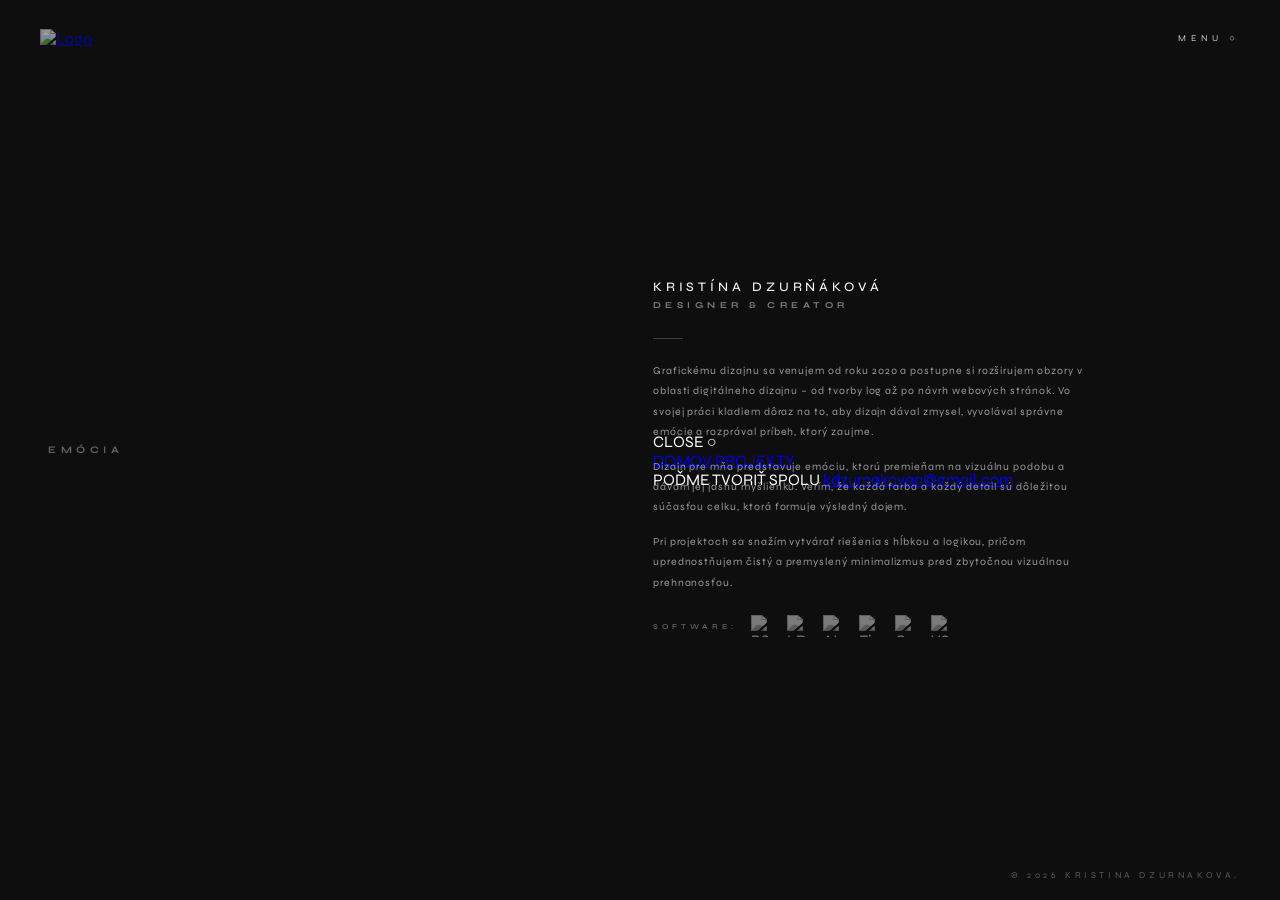
==== about.html @ e8671820 "Add files via upload" ====
<!DOCTYPE html>
<html lang="sk">
<head>
    <meta charset="UTF-8">
    <meta name="viewport" content="width=device-width, initial-scale=1.0">
    <title>Kristina Dzurnakova</title>
    
    <link rel="stylesheet" href="style.css">
    <link rel="stylesheet" href="Astyle.css">
    
    <link href="https://fonts.googleapis.com/css2?family=Syne:wght@400;500;700;800&display=swap" rel="stylesheet">
</head>

<body class="dark-mode about-page">
    
    <header style="position: fixed; top: 0; width: 100%; z-index: 1000;">
        <div class="logo"><a href="index.html"><img src="sign.svg" class="logo-img" alt="Logo" style="width: 250px; opacity: 0.6;"></a></div>
        
        <div class="menu-btn" onclick="toggleMenu()" style="cursor: pointer; z-index: 10001;">MENU ○</div>
    </header>

    <main class="glass-container">
        <main class="glass-container">
    <div class="rotating-words">
        <div class="words-wrapper">
            <span>EMÓCIA</span>
            <span>VIZUALIZÁCIA</span>
            <span>MYŠLIENKA</span>
            <span>EMÓCIA</span> </div>
    </div>
        <div class="glass-panel">
            <div class="glass-content">
                
                <div class="deco-top">
                    <div class="title-block">
                        <h2>KRISTÍNA DZURŇÁKOVÁ</h2>
                        <span class="trending">DESIGNER & CREATOR</span>
                    </div>
                </div>

                <div class="text-block">
                    <p>Grafickému dizajnu sa venujem od roku 2020 a postupne si rozširujem obzory v oblasti digitálneho dizajnu – od tvorby log až po návrh webových stránok. Vo svojej práci kladiem dôraz na to, aby dizajn dával zmysel, vyvolával správne emócie a rozprával príbeh, ktorý zaujme.</p>
                    <p>Dizajn pre mňa predstavuje emóciu, ktorú premieňam na vizuálnu podobu a dávam jej jasnú myšlienku. Verím, že každá farba a každý detail sú dôležitou súčasťou celku, ktorá formuje výsledný dojem.</p>
                    <p>Pri projektoch sa snažím vytvárať riešenia s hĺbkou a logikou, pričom uprednostňujem čistý a premyslený minimalizmus pred zbytočnou vizuálnou prehnanosťou.</p>
                    <div class="software-container">
                        <span class="software-title">SOFTWARE:</span>
                        <div class="sw-item" data-label="PHOTOSHOP" style="--glow-color: #31A8FF;">
                            <img src="https://cdn.jsdelivr.net/gh/devicons/devicon/icons/photoshop/photoshop-plain.svg" alt="PS">
                        </div>
                        <div class="sw-item" data-label="LIGHTROOM" style="--glow-color: #31A8FF;">
                            <img src="https://upload.wikimedia.org/wikipedia/commons/b/b6/Adobe_Photoshop_Lightroom_CC_logo.svg" alt="LR">
                        </div>
                        <div class="sw-item" data-label="ILLUSTRATOR" style="--glow-color: #FF9A00;">
                            <img src="https://cdn.jsdelivr.net/gh/devicons/devicon/icons/illustrator/illustrator-plain.svg" alt="AI">
                        </div>
                        <div class="sw-item" data-label="FIGMA" style="--glow-color: #F24E1E;">
                            <img src="https://cdn.jsdelivr.net/gh/devicons/devicon/icons/figma/figma-original.svg" alt="Figma">
                        </div>
                        <div class="sw-item" data-label="CANVA" style="--glow-color: #00C4CC;">
                            <img src="https://unpkg.com/simple-icons@v9/icons/canva.svg" alt="Canva">
                        </div>
                        <div class="sw-item" data-label="VS CODE" style="--glow-color: #007ACC;">
                            <img src="https://cdn.jsdelivr.net/gh/devicons/devicon/icons/vscode/vscode-original.svg" alt="VS">
                        </div>
                    </div>
                </div>

               

            </div>
        </div>
    </main>

    <div id="overlay-menu" class="overlay">
        <div class="close-btn" onclick="toggleMenu()" style="cursor: pointer;">CLOSE ○</div>
        
        <div class="menu-wrapper">
            <nav class="menu-links">
                <a href="index.html">DOMOV</a>
                <a href="projekty.html">PROJEKTY</a>
            </nav>

            <div class="menu-contact-section">
                <span class="contact-label">POĎME TVORIŤ SPOLU</span>
                <a href="mailto:kdzurnakovaa@gmail.com" class="contact-email">kdzurnakovaa@gmail.com</a>
            </div>
        </div>
    </div>

    <footer class="main-footer" style="position: fixed; bottom: 0; width: 100%; z-index: 1000;">
        <div id="live-clock"></div>
        <div class="copyright">© 2026 Kristina Dzurnakova.</div>
    </footer>

    <script src="script.js"></script>

</body>
</html>
---- Astyle.css ----
/* ========================================= */
/* --- ŠTÝLY PRE PODSTRÁNKU: O MNE --- */
/* ========================================= */

/* Desktop: fotka vľavo, text vpravo, nič sa nescrolluje */
body.about-page {
    margin: 0;
    padding: 0;
    width: 100vw;
    height: 100vh;
    overflow: hidden;
    background-color: #0e0e0e;
    color: #fff;
    font-family: 'Syne', sans-serif;
}

/* Fotka ako absolútne pozadená na ľavej strane */
.about-bg {
    position: fixed;
    top: 0;
    left: 0;
    width: 55%;
    height: 100vh;
    background-image: url('kristina.png');
    background-size: cover;
    background-position: center top;
    z-index: 0;
}

/* Gradient prechod z fotky do tmavého panelu */
.about-bg::after {
    content: '';
    position: absolute;
    top: 0; right: 0;
    width: 60%;
    height: 100%;
    background: linear-gradient(to right, transparent 0%, #0e0e0e 85%);
}

/* Pravý panel — fixný, obsah vertikálne centrovaný */
.glass-container {
    position: fixed;
    top: 0;
    right: 0;
    width: 52%;
    height: 100vh;
    display: flex;
    align-items: center;
    z-index: 10;
    padding: 80px 6vw 60px 3vw;
    box-sizing: border-box;
    overflow: hidden;
}

/* Obsah panelu */
.glass-panel {
    width: 100%;
    max-width: 440px;
    display: flex;
    flex-direction: column;
}

.glass-content {
    width: 100%;
}

/* --- HLAVIČKA --- */
.deco-top {
    margin-bottom: 28px;
}

.title-block h2 {
    font-size: 13px;
    margin: 0 0 5px 0;
    letter-spacing: 0.3em;
    font-weight: 500;
    opacity: 0.95;
    text-transform: uppercase;
}

.trending {
    font-size: 9px;
    letter-spacing: 0.5em;
    font-weight: 700;
    opacity: 0.45;
    text-transform: uppercase;
    display: block;
}

/* --- TEXT --- */
.text-block {
    margin-bottom: 4px;
}

.text-block p {
    font-size: 10.5px;
    line-height: 1.95;
    letter-spacing: 0.09em;
    opacity: 0.58;
    margin-bottom: 14px;
    text-align: left;
}

/* Jemná oddeľovacia čiara */
.text-block::before {
    content: '';
    display: block;
    width: 30px;
    height: 1px;
    background: rgba(255,255,255,0.2);
    margin-bottom: 22px;
}

/* --- SOFTWARE --- */
.software-container {
    display: flex;
    align-items: center;
    flex-wrap: wrap;
    gap: 14px;
    margin-top: 22px;
}

.software-title {
    font-size: 7.5px;
    letter-spacing: 0.55em;
    opacity: 0.35;
    text-transform: uppercase;
    font-weight: 600;
    color: #fff;
    white-space: nowrap;
}

.sw-item {
    position: relative;
    display: flex;
    align-items: center;
    justify-content: center;
    cursor: pointer;
}

.sw-item img {
    width: 22px;
    height: 22px;
    opacity: 0.45;
    filter: grayscale(100%) brightness(1.2);
    transition: all 0.4s cubic-bezier(0.23,1,0.32,1);
}

.sw-item::after {
    content: attr(data-label);
    position: absolute;
    top: -24px;
    font-size: 7px;
    letter-spacing: 0.3em;
    color: #fff;
    opacity: 0;
    transform: translateY(6px);
    transition: all 0.3s ease;
    white-space: nowrap;
    pointer-events: none;
    font-weight: 500;
}

.sw-item:hover img,
.sw-item.active img {
    opacity: 1;
    filter: grayscale(0%) brightness(1) drop-shadow(0 0 8px var(--glow-color));
    transform: scale(1.3);
}

.sw-item:hover::after,
.sw-item.active::after {
    opacity: 0.85;
    transform: translateY(0);
}

/* --- ROTUJÚCE SLOVÁ --- */
.rotating-words {
    position: fixed;
    left: 48px;
    top: 50%;
    transform: translateY(-50%);
    font-size: 10px;
    font-weight: 700;
    letter-spacing: 0.45em;
    color: #fff;
    display: flex;
    flex-direction: column;
    height: 24px;
    overflow: hidden;
    z-index: 500;
    opacity: 0.35;
}

.words-wrapper {
    display: flex;
    flex-direction: column;
    animation: rotateWords 7s infinite ease-in-out;
}

.words-wrapper span {
    height: 24px;
    display: flex;
    align-items: center;
    text-transform: uppercase;
}

@keyframes rotateWords {
    0%,  25% { transform: translateY(0); }
    33%, 58% { transform: translateY(-24px); }
    66%, 91% { transform: translateY(-48px); }
    100%     { transform: translateY(-72px); }
}

/* --- HEADER (override) --- */
header {
    position: fixed;
    top: 0; left: 0;
    width: 100%;
    height: 76px;
    display: flex;
    justify-content: space-between;
    align-items: center;
    padding: 0 40px;
    z-index: 10000;
    background: transparent;
    box-sizing: border-box;
}

.menu-btn {
    font-size: 9px;
    letter-spacing: 0.55em;
    text-transform: uppercase;
    opacity: 0.8;
    cursor: pointer;
    white-space: nowrap;
}

/* --- FOOTER --- */
.main-footer {
    position: fixed;
    bottom: 0; left: 0;
    width: 100%;
    padding: 20px 40px;
    box-sizing: border-box;
    display: flex;
    justify-content: space-between;
    align-items: center;
    z-index: 9999;
    pointer-events: none;
    font-size: 9px;
    letter-spacing: 0.45em;
    text-transform: uppercase;
    opacity: 0.65;
}

.main-footer div { pointer-events: auto; }

#live-clock {
    color: #fff;
    font-size: 9px;
    letter-spacing: 0.4em;
    font-family: 'Syne', sans-serif;
    text-transform: uppercase;
}

.copyright {
    color: #fff;
    font-size: 9px;
    letter-spacing: 0.4em;
    opacity: 0.5;
    text-transform: uppercase;
}

/* ============================================
   TABLET (769px – 1100px)
   ============================================ */
@media (min-width: 769px) and (max-width: 1100px) {
    .rotating-words { display: none; }

    .about-bg { width: 50%; }

    .glass-container {
        width: 58%;
        padding: 76px 5vw 56px 2vw;
    }
}

/* ============================================
   MOBIL (do 768px)
   Fotka zaberá hornú polovicu obrazovky,
   text panel vychádza zdola — nescrolluje sa
   ============================================ */
@media (max-width: 768px) {
    body.about-page {
        overflow: hidden;
        height: 100dvh;
    }

    .rotating-words { display: none; }

    /* Fotka — celá šírka, horná časť obrazovky */
    .about-bg {
        width: 100%;
        height: 48vh;
        background-position: center top;
    }

    /* Gradient na fotke — zdola dočierna */
    .about-bg::after {
        width: 100%;
        height: 100%;
        background: linear-gradient(
            to bottom,
            transparent 30%,
            rgba(14,14,14,0.6) 65%,
            #0e0e0e 100%
        );
    }

    /* Textový panel — spodných 60% obrazovky */
    .glass-container {
        position: fixed;
        top: auto;
        bottom: 0;
        right: 0;
        left: 0;
        width: 100%;
        height: 60vh;
        padding: 28px 24px 70px;
        align-items: flex-start;
        background: #0e0e0e;
        overflow: hidden;
    }

    .glass-panel {
        max-width: 100%;
        overflow: hidden;
    }

    .glass-content {
        display: flex;
        flex-direction: column;
    }

    /* Zmenšiť text aby sa všetko zmestilo */
    .title-block h2 {
        font-size: 11px;
        letter-spacing: 0.25em;
    }

    .trending {
        font-size: 8px;
        letter-spacing: 0.35em;
    }

    .deco-top { margin-bottom: 14px; }

    .text-block::before { margin-bottom: 14px; }

    .text-block p {
        font-size: 9.5px;
        line-height: 1.75;
        letter-spacing: 0.06em;
        margin-bottom: 8px;
        /* Skryť posledný odstavec ak sa nezmestí */
        overflow: hidden;
    }

    /* Na malom mobile skryť 3. odstavec */
    .text-block p:nth-child(3) {
        display: none;
    }

    .software-container {
        gap: 12px;
        margin-top: 14px;
    }

    .sw-item img { width: 20px; height: 20px; }

    header {
        height: 52px;
        padding: 0 16px;
    }

    .logo img {
        width: 120px !important;
    }

    .main-footer {
        padding: 14px 16px;
        justify-content: flex-end;
        font-size: 8px;
    }

    .main-footer #live-clock { display: none; }
}

/* Veľmi malé mobily (do 380px) */
@media (max-width: 380px) {
    .glass-container {
        padding: 22px 18px 65px;
        height: 62vh;
    }

    .about-bg { height: 40vh; }

    .text-block p:nth-child(2) { display: none; }
}
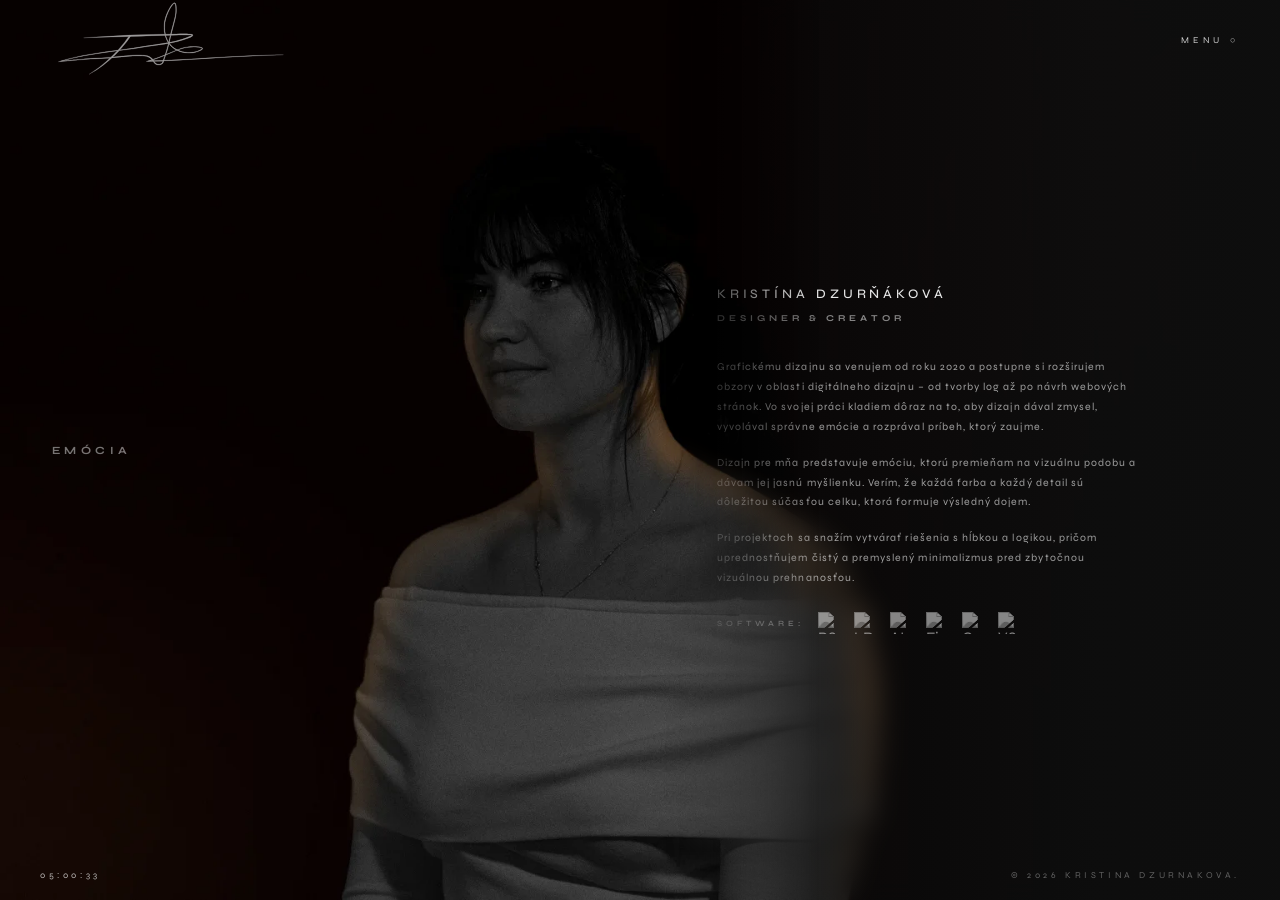
==== commit 8ea86987: "Add files via upload" ====
--- a/about.html
+++ b/about.html
@@ -4,7 +4,7 @@
     <meta charset="UTF-8">
     <meta name="viewport" content="width=device-width, initial-scale=1.0">
     <title>Kristina Dzurnakova</title>
-    
+    <link rel="icon" type="image/png" href="icon.png">
     <link rel="stylesheet" href="style.css">
     <link rel="stylesheet" href="Astyle.css">
     
--- a/style.css
+++ b/style.css
@@ -0,0 +1,378 @@
+/* --- ZÁKLAD --- */
+* { 
+    margin: 0; 
+    padding: 0; 
+    box-sizing: border-box; 
+    font-family: 'Syne', sans-serif; 
+}
+
+body.dark-mode {
+    background-color: #0e0e0e;
+    color: #fff;
+    overflow: hidden; 
+}
+
+/* --- HEADER --- */
+header {
+    position: fixed;
+    top: 0; left: 0;
+    width: 100%;
+    height: 76px;
+    display: grid; 
+    grid-template-columns: 1fr auto 1fr; 
+    align-items: center;
+    padding: 0 40px;
+    z-index: 10001;
+    background: transparent;
+}
+
+.logo { display: flex; justify-content: flex-start; }
+
+.logo img {
+    width: 200px;
+    height: auto;
+    display: block;
+    opacity: 0.6;
+    filter: blur(0.5px) drop-shadow(0 0 0.2px rgba(255,255,255,0.5));
+    transform: rotate(0.01deg); 
+    transition: opacity 0.3s ease;
+}
+.logo img:hover { opacity: 1; }
+
+header .text, .menu-btn {
+    font-size: 9px;
+    text-transform: uppercase;
+    letter-spacing: 0.6em;
+    opacity: 0.9;
+    white-space: nowrap;
+}
+header .text { text-align: center; }
+.menu-btn { display: flex; justify-content: flex-end; cursor: pointer; }
+
+/* --- SLIDER --- */
+.slider-container {
+    width: 100vw;
+    height: 100vh;
+    overflow: hidden; 
+    display: flex;
+    align-items: center;
+    cursor: grab;
+}
+.slider-container:active { cursor: grabbing; }
+
+.slider-track {
+    display: flex;
+    will-change: transform;
+}
+
+.slide {
+    width: 50vw;
+    flex-shrink: 0;
+    display: flex;
+    flex-direction: column;
+    justify-content: center;
+    align-items: center;
+}
+
+.slide img {
+    width: auto;
+    height: auto;
+    max-width: 68%;
+    max-height: 46vh;
+    transition: all 0.5s ease, box-shadow 1.2s ease-in-out;
+    opacity: 0.35;
+    transform: scale(0.8);
+    filter: grayscale(100%);
+    border-radius: 3px;
+}
+
+.slide.active img {
+    max-width: 82%;
+    max-height: 56vh;
+    opacity: 1;
+    transform: scale(1.0);
+    filter: grayscale(0%);
+    z-index: 10;
+}
+
+.slide img:hover {
+    box-shadow: 
+        0 0 20px 5px rgba(255,204,0,0.6), 
+        0 0 40px 15px rgba(255,102,0,0.4), 
+        0 0 70px 25px rgba(255,51,0,0.15);
+}
+
+/* Caption — viditeľný VŽDY keď je slide aktívny, aj clone */
+.caption {
+    margin-top: 16px;
+    opacity: 0;
+    transition: opacity 0.5s ease;
+    text-transform: uppercase;
+    font-size: 9px;
+    letter-spacing: 0.55em;
+    font-weight: 400;
+    text-align: center;
+    padding: 0 8px;
+    white-space: nowrap;
+}
+
+/* Aktívny slide (vrátane klonov) ukáže caption */
+.slide.active .caption { opacity: 0.85; }
+
+/* --- OVERLAY / MENU --- */
+.overlay {
+    position: fixed;
+    top: 0; left: 0;
+    width: 100%; height: 100%;
+    background: rgba(0,0,0,0.96);
+    backdrop-filter: blur(10px); 
+    -webkit-backdrop-filter: blur(10px);
+    display: none; 
+    flex-direction: column;
+    justify-content: center;
+    align-items: center;
+    z-index: 99999;
+}
+
+.menu-wrapper {
+    display: flex;
+    flex-direction: column;
+    align-items: center;
+    gap: 44px;
+}
+
+.menu-links {
+    display: flex;
+    flex-direction: row; 
+    gap: 48px;
+}
+
+.menu-links a {
+    color: white;
+    text-decoration: none;
+    transition: opacity 0.3s;
+    font-size: 12px;
+    letter-spacing: 0.55em;
+    text-transform: uppercase;
+    font-weight: 500;
+}
+.menu-links a:hover { opacity: 0.35; }
+
+.menu-contact-section {
+    display: flex;
+    flex-direction: column;
+    align-items: center;
+    text-align: center;
+}
+
+.contact-label {
+    font-size: 8px;
+    letter-spacing: 0.5em;
+    opacity: 0.3;
+    margin-bottom: 12px;
+    text-transform: uppercase;
+}
+
+.contact-email {
+    font-size: 10px !important;
+    letter-spacing: 0.2em !important;
+    opacity: 0.55;
+    text-decoration: none;
+    color: #fff;
+    transition: opacity 0.3s ease;
+    border-bottom: 1px solid rgba(255,255,255,0.1);
+    padding-bottom: 4px;
+}
+.contact-email:hover { opacity: 1; }
+
+.overlay .close-btn {
+    position: absolute;
+    top: 34px;
+    right: 40px;
+    font-size: 9px;
+    letter-spacing: 0.6em;
+    opacity: 0.55;
+    cursor: pointer;
+}
+
+/* --- FOOTER --- */
+.main-footer {
+    position: fixed;
+    bottom: 0;
+    width: 100%;
+    display: flex;
+    justify-content: space-between;
+    padding: 20px 40px;
+    z-index: 10;
+    font-size: 9px;
+    text-transform: uppercase;
+    letter-spacing: 0.6em;
+    opacity: 0.65;
+}
+
+/* --- LIGHTBOX --- */
+.lightbox-content {
+    position: relative;
+    width: 100%;
+    height: 100%;
+    display: flex;
+    justify-content: center;
+    align-items: center;
+    padding: 0 5%;
+    box-sizing: border-box;
+}
+
+.lightbox-text-wrapper {
+    position: relative;
+    width: 30%;
+    max-height: 80vh;
+    text-align: left;
+    z-index: 10;
+    display: flex;
+    flex-direction: column;
+    flex-shrink: 0;
+}
+
+#lightbox-title {
+    font-size: 36px;
+    font-family: 'Syne', sans-serif;
+    text-transform: uppercase;
+    margin-bottom: 6px;
+    letter-spacing: 0.05em;
+    line-height: 1.1;
+}
+
+#lightbox-desc {
+    font-size: 10px;
+    letter-spacing: 0.2em;
+    opacity: 0.65;
+    text-transform: uppercase;
+}
+
+.project-article {
+    font-size: 10.5px;
+    line-height: 1.75;
+    letter-spacing: 0.07em;
+    opacity: 0.65;
+    margin-top: 24px;
+    overflow-y: auto;
+    padding-right: 8px;
+    max-height: 50vh;
+}
+.project-article::-webkit-scrollbar { width: 2px; }
+.project-article::-webkit-scrollbar-thumb { background: rgba(255,255,255,0.25); }
+
+#lightbox-img {
+    flex: 1;
+    max-width: 55%;
+    max-height: 78vh;
+    object-fit: contain;
+    margin-left: 5%;
+}
+
+/* ============================================
+   TABLET
+   ============================================ */
+@media (min-width: 769px) and (max-width: 1100px) {
+    .slide { width: 55vw; }
+
+    .lightbox-text-wrapper { width: 35%; }
+
+    #lightbox-img {
+        max-width: 50%;
+        margin-left: 4%;
+    }
+}
+
+/* ============================================
+   MOBIL
+   ============================================ */
+@media (max-width: 768px) {
+
+    header {
+        grid-template-columns: 1fr auto;
+        padding: 0 18px;
+        height: 54px;
+    }
+    header .text { display: none; }
+    .logo img { width: 130px; }
+
+    .overlay .close-btn { top: 20px; right: 18px; }
+
+    .menu-links {
+        flex-direction: column;
+        align-items: center;
+        gap: 16px;
+    }
+    .menu-links a { font-size: 11px; letter-spacing: 0.45em; }
+
+    /* Slider — menšie obrázky */
+    .slide { width: 78vw; }
+
+    .slide img {
+        max-width: 100%;
+        max-height: 36vh;
+    }
+
+    .slide.active img {
+        max-width: 100%;
+        max-height: 42vh;
+        transform: scale(1.0);
+    }
+
+    .caption {
+        font-size: 8px;
+        letter-spacing: 0.38em;
+        margin-top: 10px;
+    }
+
+    .main-footer {
+        padding: 14px 18px;
+        justify-content: flex-end;
+    }
+    .main-footer #live-clock { display: none; }
+
+    /* ---- LIGHTBOX NA MOBILE ---- */
+    /* Celý overlay je scrollovateľný */
+    #project-lightbox {
+        align-items: flex-start !important;
+        overflow-y: auto;
+    }
+
+    .lightbox-content {
+        flex-direction: column;
+        align-items: flex-start;
+        justify-content: flex-start;
+        padding: 80px 22px 80px;
+        height: auto;
+        min-height: 100%;
+        gap: 0;
+    }
+
+    .lightbox-text-wrapper {
+        position: relative;
+        width: 100%;
+        max-height: none;
+    }
+
+    #lightbox-title { font-size: 26px; }
+
+    /* Obrázok — plná šírka, proporcionálna výška, nič sa neodrezáva */
+    #lightbox-img {
+        width: 100%;
+        max-width: 100%;
+        height: auto;          /* proporcionálna výška = nič odrezané */
+        max-height: none;      /* žiadny limit výšky */
+        object-fit: contain;
+        margin-left: 0;
+        margin-top: 28px;
+        margin-bottom: 30px;
+        flex: none;
+    }
+
+    .project-article {
+        margin-top: 14px;
+        overflow-y: visible;
+        max-height: none;
+    }
+}
--- a/Astyle.css
+++ b/Astyle.css
@@ -2,113 +2,110 @@
 /* --- ŠTÝLY PRE PODSTRÁNKU: O MNE --- */
 /* ========================================= */
 
-/* Desktop: fotka vľavo, text vpravo, nič sa nescrolluje */
 body.about-page {
     margin: 0;
     padding: 0;
+    overflow: hidden;
+    background-image: url('kristina.webp'); 
+    background-size: cover;
+    background-position: center top;
+    background-attachment: fixed;
+    background-color: #0e0e0e; 
+    color: #fff;
+    font-family: 'Syne', sans-serif;
+}
+
+/* --- FIX PRE MENU A OVERLAY (Globálne) --- */
+.overlay {
+    z-index: 10000 !important; /* Vyššie ako glass-panel */
+    background: rgba(0, 0, 0, 0.97) !important;
+    display: none; 
+    position: fixed;
+    top: 0; left: 0;
+    width: 100%; height: 100%;
+    pointer-events: auto !important;
+}
+
+.close-btn {
+    position: absolute !important;
+    top: 40px !important;
+    right: 40px !important;
+    z-index: 10001 !important;
+    cursor: pointer !important;
+    pointer-events: auto !important;
+    color: white;
+}
+
+/* --- Celá obrazovka rozdelená na 2 polovice --- */
+.glass-container {
+    position: fixed;
+    top: 0; left: 0;
     width: 100vw;
     height: 100vh;
-    overflow: hidden;
-    background-color: #0e0e0e;
-    color: #fff;
-    font-family: 'Syne', sans-serif;
-}
-
-/* Fotka ako absolútne pozadená na ľavej strane */
-.about-bg {
-    position: fixed;
-    top: 0;
-    left: 0;
-    width: 55%;
+    display: flex;
+    align-items: stretch;
+}
+
+/* Pravá polovica — sklenený panel s textom */
+.glass-panel {
+    width: 48%;
+    margin-left: auto;
     height: 100vh;
-    background-image: url('kristina.png');
-    background-size: cover;
-    background-position: center top;
-    z-index: 0;
-}
-
-/* Gradient prechod z fotky do tmavého panelu */
-.about-bg::after {
-    content: '';
-    position: absolute;
-    top: 0; right: 0;
-    width: 60%;
-    height: 100%;
-    background: linear-gradient(to right, transparent 0%, #0e0e0e 85%);
-}
-
-/* Pravý panel — fixný, obsah vertikálne centrovaný */
-.glass-container {
-    position: fixed;
-    top: 0;
-    right: 0;
-    width: 52%;
-    height: 100vh;
-    display: flex;
-    align-items: center;
-    z-index: 10;
-    padding: 80px 6vw 60px 3vw;
+    background: linear-gradient(
+        to right,
+        rgba(14,14,14,0) 0%,
+        rgba(14,14,14,0.55) 25%,
+        rgba(14,14,14,0.92) 70%,
+        rgba(14,14,14,0.97) 100%
+    );
+    backdrop-filter: blur(12px);
+    -webkit-backdrop-filter: blur(12px);
+    mask-image: linear-gradient(to right, transparent 0%, black 25%);
+    -webkit-mask-image: linear-gradient(to right, transparent 0%, black 25%);
+    display: flex;
+    align-items: center;
     box-sizing: border-box;
-    overflow: hidden;
-}
-
-/* Obsah panelu */
-.glass-panel {
+    padding: 80px 7vw 60px 4vw;
+    overflow-y: auto;
+}
+
+.glass-content {
+    max-width: 420px;
     width: 100%;
-    max-width: 440px;
-    display: flex;
-    flex-direction: column;
-}
-
-.glass-content {
-    width: 100%;
-}
-
-/* --- HLAVIČKA --- */
+}
+
+/* --- DECO TOP --- */
 .deco-top {
-    margin-bottom: 28px;
+    display: flex;
+    align-items: flex-start;
+    gap: 16px;
+    margin-bottom: 32px;
 }
 
 .title-block h2 {
     font-size: 13px;
-    margin: 0 0 5px 0;
+    margin: 0 0 4px 0;
     letter-spacing: 0.3em;
     font-weight: 500;
-    opacity: 0.95;
-    text-transform: uppercase;
+    opacity: 0.9;
 }
 
 .trending {
     font-size: 9px;
-    letter-spacing: 0.5em;
+    letter-spacing: 0.45em;
     font-weight: 700;
-    opacity: 0.45;
-    text-transform: uppercase;
-    display: block;
+    opacity: 0.5;
+    text-transform: uppercase;
 }
 
 /* --- TEXT --- */
-.text-block {
-    margin-bottom: 4px;
-}
-
 .text-block p {
     font-size: 10.5px;
-    line-height: 1.95;
-    letter-spacing: 0.09em;
-    opacity: 0.58;
-    margin-bottom: 14px;
+    line-height: 1.9;
+    letter-spacing: 0.1em;
+    opacity: 0.6;
+    margin-bottom: 16px;
     text-align: left;
-}
-
-/* Jemná oddeľovacia čiara */
-.text-block::before {
-    content: '';
-    display: block;
-    width: 30px;
-    height: 1px;
-    background: rgba(255,255,255,0.2);
-    margin-bottom: 22px;
 }
 
 /* --- SOFTWARE --- */
@@ -117,13 +114,13 @@
     align-items: center;
     flex-wrap: wrap;
     gap: 14px;
-    margin-top: 22px;
+    margin-top: 24px;
 }
 
 .software-title {
-    font-size: 7.5px;
-    letter-spacing: 0.55em;
-    opacity: 0.35;
+    font-size: 8px;
+    letter-spacing: 0.5em;
+    opacity: 0.4;
     text-transform: uppercase;
     font-weight: 600;
     color: #fff;
@@ -141,7 +138,7 @@
 .sw-item img {
     width: 22px;
     height: 22px;
-    opacity: 0.45;
+    opacity: 0.5;
     filter: grayscale(100%) brightness(1.2);
     transition: all 0.4s cubic-bezier(0.23,1,0.32,1);
 }
@@ -149,7 +146,7 @@
 .sw-item::after {
     content: attr(data-label);
     position: absolute;
-    top: -24px;
+    top: -26px;
     font-size: 7px;
     letter-spacing: 0.3em;
     color: #fff;
@@ -165,31 +162,31 @@
 .sw-item.active img {
     opacity: 1;
     filter: grayscale(0%) brightness(1) drop-shadow(0 0 8px var(--glow-color));
-    transform: scale(1.3);
+    transform: scale(1.25);
 }
 
 .sw-item:hover::after,
 .sw-item.active::after {
-    opacity: 0.85;
+    opacity: 0.9;
     transform: translateY(0);
 }
 
 /* --- ROTUJÚCE SLOVÁ --- */
 .rotating-words {
     position: fixed;
-    left: 48px;
+    left: 52px;
     top: 50%;
     transform: translateY(-50%);
-    font-size: 10px;
+    font-size: 11px;
     font-weight: 700;
-    letter-spacing: 0.45em;
+    letter-spacing: 0.4em;
     color: #fff;
     display: flex;
     flex-direction: column;
-    height: 24px;
+    height: 26px;
     overflow: hidden;
     z-index: 500;
-    opacity: 0.35;
+    opacity: 0.45;
 }
 
 .words-wrapper {
@@ -199,212 +196,193 @@
 }
 
 .words-wrapper span {
-    height: 24px;
+    height: 26px;
     display: flex;
     align-items: center;
     text-transform: uppercase;
 }
 
 @keyframes rotateWords {
-    0%,  25% { transform: translateY(0); }
-    33%, 58% { transform: translateY(-24px); }
-    66%, 91% { transform: translateY(-48px); }
-    100%     { transform: translateY(-72px); }
-}
-
-/* --- HEADER (override) --- */
+    0%, 25%  { transform: translateY(0); }
+    33%, 58% { transform: translateY(-26px); }
+    66%, 91% { transform: translateY(-52px); }
+    100%     { transform: translateY(-78px); }
+}
+
+/* --- FOOTER --- */
+.main-footer {
+    position: fixed;
+    bottom: 0;
+    left: 0;
+    width: 100%;
+    padding: 20px 40px;
+    box-sizing: border-box;
+    display: flex;
+    justify-content: space-between;
+    align-items: center;
+    z-index: 999;
+    pointer-events: none;
+    font-size: 9px;
+    letter-spacing: 0.4em;
+    text-transform: uppercase;
+    opacity: 0.7;
+}
+
+.main-footer div { pointer-events: auto; }
+
+#live-clock {
+    color: #ffffff;
+    font-size: 9px;
+    letter-spacing: 0.4em;
+    font-family: 'Syne', sans-serif;
+    text-transform: uppercase;
+}
+
+.copyright {
+    color: #ffffff;
+    font-size: 9px;
+    letter-spacing: 0.4em;
+    opacity: 0.5;
+    text-transform: uppercase;
+}
+
+/* --- HEADER FIX (DESKTOP) --- */
 header {
-    position: fixed;
+    height: 80px;
+    padding: 0 40px;
+    display: flex !important;
+    justify-content: space-between !important;
+    align-items: center !important;
+    position: fixed;
+    width: 100%;
     top: 0; left: 0;
-    width: 100%;
-    height: 76px;
-    display: flex;
-    justify-content: space-between;
-    align-items: center;
-    padding: 0 40px;
-    z-index: 10000;
-    background: transparent;
     box-sizing: border-box;
+    z-index: 1000;
 }
 
 .menu-btn {
     font-size: 9px;
-    letter-spacing: 0.55em;
+    letter-spacing: 0.5em;
     text-transform: uppercase;
     opacity: 0.8;
     cursor: pointer;
     white-space: nowrap;
 }
 
-/* --- FOOTER --- */
-.main-footer {
-    position: fixed;
-    bottom: 0; left: 0;
-    width: 100%;
-    padding: 20px 40px;
-    box-sizing: border-box;
-    display: flex;
-    justify-content: space-between;
-    align-items: center;
-    z-index: 9999;
-    pointer-events: none;
-    font-size: 9px;
-    letter-spacing: 0.45em;
-    text-transform: uppercase;
-    opacity: 0.65;
-}
-
-.main-footer div { pointer-events: auto; }
-
-#live-clock {
-    color: #fff;
-    font-size: 9px;
-    letter-spacing: 0.4em;
-    font-family: 'Syne', sans-serif;
-    text-transform: uppercase;
-}
-
-.copyright {
-    color: #fff;
-    font-size: 9px;
-    letter-spacing: 0.4em;
-    opacity: 0.5;
-    text-transform: uppercase;
-}
-
 /* ============================================
-   TABLET (769px – 1100px)
+   TABLET (601–1024px)
    ============================================ */
-@media (min-width: 769px) and (max-width: 1100px) {
+@media (max-width: 1024px) {
     .rotating-words { display: none; }
-
-    .about-bg { width: 50%; }
+}
+
+@media (max-width: 900px) {
+    .glass-panel {
+        width: 60%;
+        padding: 80px 5vw 60px 3vw;
+    }
+}
+
+/* ============================================
+   MOBIL (do 640px) - TVOJA VERZIA
+   ============================================ */
+@media (max-width: 640px) {
+
+    html, body {
+        overflow: hidden !important;
+        height: 100%;
+    }
+    
+    body.about-page {
+        overflow-y: auto !important;
+        height: auto !important;
+    }
+
+    header {
+        height: 60px;
+        padding: 0 20px !important;
+    }
 
     .glass-container {
-        width: 58%;
-        padding: 76px 5vw 56px 2vw;
-    }
-}
-
-/* ============================================
-   MOBIL (do 768px)
-   Fotka zaberá hornú polovicu obrazovky,
-   text panel vychádza zdola — nescrolluje sa
-   ============================================ */
-@media (max-width: 768px) {
-    body.about-page {
-        overflow: hidden;
-        height: 100dvh;
-    }
-
-    .rotating-words { display: none; }
-
-    /* Fotka — celá šírka, horná časť obrazovky */
-    .about-bg {
+        position: relative;
+        display: block;
+        height: auto;
         width: 100%;
-        height: 48vh;
-        background-position: center top;
-    }
-
-    /* Gradient na fotke — zdola dočierna */
-    .about-bg::after {
+    }
+
+    .glass-panel {
+        width: 90%;
+        margin: 20vh auto 120px; 
+        height: auto !important; 
+        min-height: 0 !important; 
+        overflow-y: visible !important; 
+        background: rgba(12, 12, 12, 0.9);
+        backdrop-filter: blur(20px);
+        -webkit-backdrop-filter: blur(20px);
+        border: 1px solid rgba(255, 255, 255, 0.1);
+        border-radius: 30px; 
+        padding: 40px 25px 40px; 
+        box-shadow: 0 10px 40px rgba(0,0,0,0.5);
+        mask-image: none !important;
+        -webkit-mask-image: none !important;
+    }
+
+    .software-title {
+        grid-column: span 3;
+        display: block;
+        text-align: center;
+        margin-bottom: 20px; 
+        font-size: 9px;
+        letter-spacing: 0.5em;
+        opacity: 0.4;
         width: 100%;
-        height: 100%;
-        background: linear-gradient(
-            to bottom,
-            transparent 30%,
-            rgba(14,14,14,0.6) 65%,
-            #0e0e0e 100%
-        );
-    }
-
-    /* Textový panel — spodných 60% obrazovky */
-    .glass-container {
+    }
+
+    .software-container {
+        display: grid;
+        grid-template-columns: repeat(3, 1fr);
+        gap: 25px 10px;
+        margin-top: 30px;
+        padding-top: 25px;
+        border-top: 1px solid rgba(255,255,255,0.05);
+    }
+
+    .sw-item img {
+        width: 28px;
+        height: 28px;
+        opacity: 0.5;
+        filter: grayscale(100%) brightness(1.2);
+        transition: all 0.4s ease;
+    }
+
+    .sw-item.active img, .sw-item:hover img {
+        opacity: 1;
+        filter: grayscale(0%) brightness(1) drop-shadow(0 0 10px var(--glow-color));
+        transform: scale(1.15);
+    }
+
+    .main-footer {
         position: fixed;
-        top: auto;
         bottom: 0;
-        right: 0;
         left: 0;
         width: 100%;
-        height: 60vh;
-        padding: 28px 24px 70px;
-        align-items: flex-start;
-        background: #0e0e0e;
-        overflow: hidden;
-    }
-
-    .glass-panel {
-        max-width: 100%;
-        overflow: hidden;
-    }
-
-    .glass-content {
-        display: flex;
-        flex-direction: column;
-    }
-
-    /* Zmenšiť text aby sa všetko zmestilo */
-    .title-block h2 {
-        font-size: 11px;
-        letter-spacing: 0.25em;
-    }
-
-    .trending {
+        padding: 15px;
+        background: linear-gradient(to top, rgba(14,14,14,0.9), transparent) !important;
+        justify-content: center;
+        z-index: 1000;
+    }
+
+    .copyright {
         font-size: 8px;
-        letter-spacing: 0.35em;
-    }
-
-    .deco-top { margin-bottom: 14px; }
-
-    .text-block::before { margin-bottom: 14px; }
-
-    .text-block p {
-        font-size: 9.5px;
-        line-height: 1.75;
-        letter-spacing: 0.06em;
-        margin-bottom: 8px;
-        /* Skryť posledný odstavec ak sa nezmestí */
-        overflow: hidden;
-    }
-
-    /* Na malom mobile skryť 3. odstavec */
-    .text-block p:nth-child(3) {
-        display: none;
-    }
-
-    .software-container {
-        gap: 12px;
-        margin-top: 14px;
-    }
-
-    .sw-item img { width: 20px; height: 20px; }
-
-    header {
-        height: 52px;
-        padding: 0 16px;
-    }
-
-    .logo img {
-        width: 120px !important;
-    }
-
-    .main-footer {
-        padding: 14px 16px;
-        justify-content: flex-end;
-        font-size: 8px;
-    }
-
-    .main-footer #live-clock { display: none; }
-}
-
-/* Veľmi malé mobily (do 380px) */
-@media (max-width: 380px) {
-    .glass-container {
-        padding: 22px 18px 65px;
-        height: 62vh;
-    }
-
-    .about-bg { height: 40vh; }
-
-    .text-block p:nth-child(2) { display: none; }
+        opacity: 0.5;
+        text-shadow: 0 2px 5px #000;
+    }
+
+    .rotating-words, #live-clock { display: none !important; }
+
+    /* Fix pre Close btn na mobile */
+    .close-btn {
+        top: 20px !important;
+        right: 20px !important;
+    }
 }
